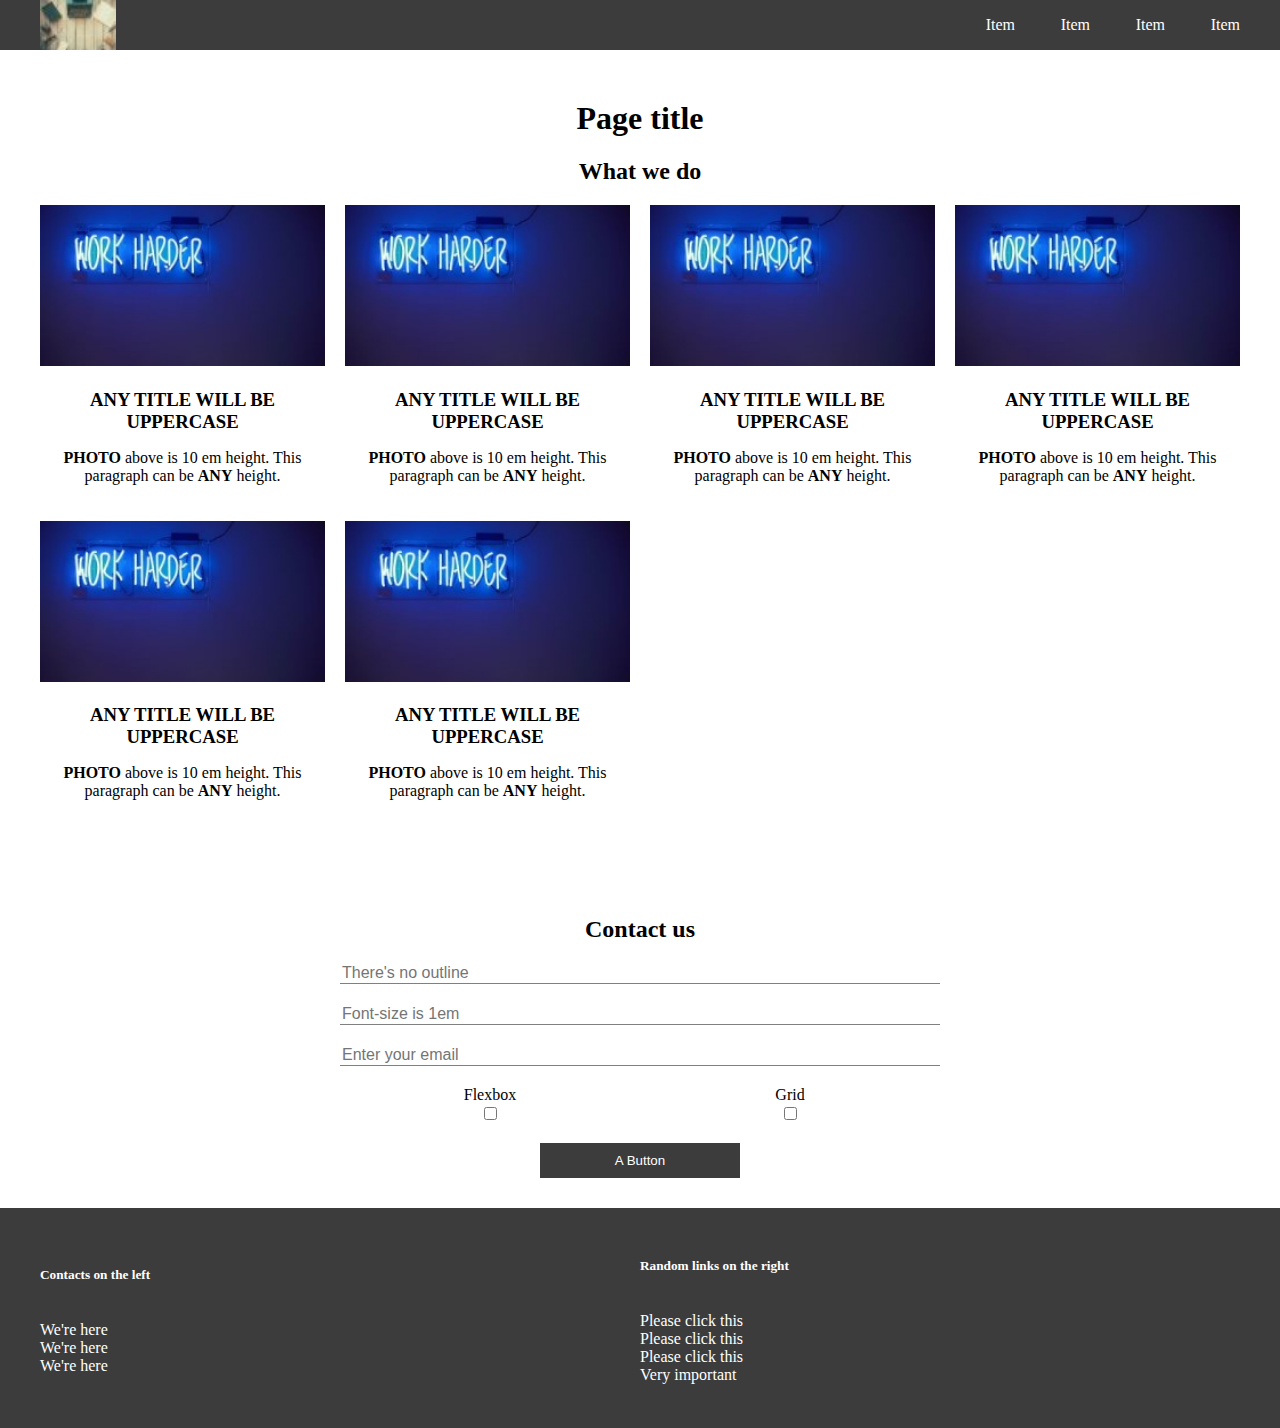
==== index.html @ 63b73c64 "responsive bre grid" ====
<!DOCTYPE html>
<html lang="en">

<head>
    <meta charset="UTF-8">
    <meta http-equiv="X-UA-Compatible" content="IE=edge">
    <meta name="viewport" content="width=device-width, initial-scale=1.0">
    <title>Document</title>
    <link rel="stylesheet" href="style.css">
</head>

<body class="body">

    <header class="header">
        <nav class="navigation navigation--header">
            <img src="assets\images\jpg\nav_logo.jpg" alt="logo" class="navigation__logo">
            <ul class="navigation__list header--list">
                <li class="navigation__list-item"><a href="#"
                        class="navigation__list-item-link">Item</a></li>
                <li class="navigation__list-item"><a href="#"
                        class="navigation__list-item-link">Item</a></li>
                <li class="navigation__list-item"><a href="#"
                        class="navigation__list-item-link">Item</a></li>
                <li class="navigation__list-item"><a href="#"
                        class="navigation__list-item-link">Item</a></li>
            </ul>
        </nav>
    </header>
    <main class="main">
        <h1 class="main__h1">Page title</h1>
        <article class="article">
            <section class="section section--images">
                <h2 class="section__heading">What we do</h2>
                <div class="section__images-container">
                    <div class="section__image-container">
                        <picture>
                            <source media="(min-width:769px)" srcset="assets\images\jpg\thumbnail_big.jpg">
                            <source media="(max-width:768px)" srcset="assets\images\jpg\thumbnail_small.jpg">
                            <img src="C:\Users\guste\Desktop\assets\thumbnail_2.jpg" alt="work-hard-img"
                                class="section__image">
                        </picture>
                        <h3 class="section__image-container-heading">Any title will be uppercase</h3>
                        <p><span class="section__span-paragraph">photo</span> above is 10 em
                            height. This paragraph can be <span class="section__span-paragraph">any</span>
                            height.</span></p>
                    </div>
                    <div class="section__image-container">
                        <picture>
                            <source media="(min-width:769px)" srcset="assets\images\jpg\thumbnail_big.jpg">
                            <source media="(max-width:768px)" srcset="assets\images\jpg\thumbnail_small.jpg">
                            <img src="C:\Users\guste\Desktop\assets\thumbnail_2.jpg" alt="work-hard-img"
                                class="section__image">
                        </picture>
                        <h3 class="section__image-container-heading">Any title will be uppercase</h3>
                        <p><span class="section__span-paragraph">photo</span> above is 10 em
                            height. This paragraph can be <span class="section__span-paragraph">any</span>
                            height.</span></p>
                    </div>
                    <div class="section__image-container">
                        <picture>
                            <source media="(min-width:769px)" srcset="assets\images\jpg\thumbnail_big.jpg">
                            <source media="(max-width:768px)" srcset="assets\images\jpg\thumbnail_small.jpg">
                            <img src="C:\Users\guste\Desktop\assets\thumbnail_2.jpg" alt="work-hard-img"
                                class="section__image">
                        </picture>
                        <h3 class="section__image-container-heading">Any title will be uppercase</h3>
                        <p><span class="section__span-paragraph">photo</span> above is 10 em
                            height. This paragraph can be <span class="section__span-paragraph">any</span>
                            height.</span></p>
                    </div>
                    <div class="section__image-container">
                        <picture>
                            <source media="(min-width:769px)" srcset="assets\images\jpg\thumbnail_big.jpg">
                            <source media="(max-width:768px)" srcset="assets\images\jpg\thumbnail_small.jpg">
                            <img src="C:\Users\guste\Desktop\assets\thumbnail_2.jpg" alt="work-hard-img"
                                class="section__image">
                        </picture>
                        <h3 class="section__image-container-heading">Any title will be uppercase</h3>
                        <p><span class="section__span-paragraph">photo</span> above is 10 em
                            height. This paragraph can be <span class="section__span-paragraph">any</span>
                            height.</span></p>
                    </div>
                    <div class="section__image-container">
                        <picture>
                            <source media="(min-width:769px)" srcset="assets\images\jpg\thumbnail_big.jpg">
                            <source media="(max-width:768px)" srcset="assets\images\jpg\thumbnail_small.jpg">
                            <img src="C:\Users\guste\Desktop\assets\thumbnail_2.jpg" alt="work-hard-img"
                                class="section__image">
                        </picture>
                        <h3 class="section__image-container-heading">Any title will be uppercase</h3>
                        <p><span class="section__span-paragraph">photo</span> above is 10 em
                            height. This paragraph can be <span class="section__span-paragraph">any</span>
                            height.</span></p>
                    </div>
                    <div class="section__image-container">
                        <picture>
                            <source media="(min-width:769px)" srcset="assets\images\jpg\thumbnail_big.jpg">
                            <source media="(max-width:768px)" srcset="assets\images\jpg\thumbnail_small.jpg">
                            <img src="C:\Users\guste\Desktop\assets\thumbnail_2.jpg" alt="work-hard-img"
                                class="section__image">
                        </picture>
                        <h3 class="section__image-container-heading">Any title will be uppercase</h3>
                        <p><span class="section__span-paragraph">photo</span> above is 10 em
                            height. This paragraph can be <span class="section__span-paragraph">any</span>
                            height.</span></p>
                    </div>
                </div>
            </section>
            <section class="section section--form">
                <h2 class="section__heading">Contact us</h2>
                <form action="#" method="POST" class="section__form">
                    <input type="text" name="text" id="text" placeholder="There's no outline"
                        class="section__form-input">
                    <input type="text" name="text2" id="text2" placeholder="Font-size is 1em"
                        class="section__form-input">
                    <input type="email" name="email" id="email" placeholder="Enter your email"
                        class="section__form-input-email">
                    <div class="section__form-checkbox-container">
                        <label for="flexbox" class="section__form-flexbox-label">Flexbox</label>
                        <input type="checkbox" name="flexbox" id="flexbox" class="section__form-flexbox-input">
                        <label for="grid" class="section__form-grid-label">Grid</label>
                        <input type="checkbox" name="grid" id="grid" class="section__form-grid-input">
                    </div>
                    <button type="submit" class="section__form-button">A Button</button>
                </form>
            </section>
        </article>
    </main>
    <footer class="footer">
        <div class="footer__layout">
            <nav class="navigation navigation--footer-left">
                <h5>Contacts on the left</h5>
                <ul class="navigation__list">
                    <li class="navigation__list-item">We're here</li>
                    <li class="navigation__list-item">We're here</li>
                    <li class="navigation__list-item">We're here</li>
                </ul>
            </nav>
            <nav class="navigation navigation--footer-right">
                <h5>Random links on the right</h5>
                <ul class="navigation__list">
                    <li class="navigation__list-item"><a href="#" class="navigation__list-item-link">Please click
                            this</a>
                    </li>
                    <li class="navigation__list-item"><a href="#" class="navigation__list-item-link">Please click
                            this</a>
                    </li>
                    <li class="navigation__list-item"><a href="#" class="navigation__list-item-link">Please click
                            this</a>
                    </li>
                    <li class="navigation__list-item"><a href="#" class="navigation__list-item-link">Very important</a>
                    </li>
                </ul>
            </nav>
        </div>
    </footer>
</body>


</html>
---- style.css ----
* {
    box-sizing: border-box;
}

html,
body {
    margin: 0;
    height: 100vh;
}

.body {
    display: grid;
    grid-template-columns: auto minmax(800px, 1200px) auto;
    grid-template-rows: 50px auto 250px;
    grid-template-areas: 
    "header header header"
    ". main ."
    "footer footer footer";
} 

.header {
    background-color: rgba(0, 0, 0, 0.765);
    grid-area: header;
    display: grid;
    grid-template-columns: auto minmax(800px, 1200px) auto;
    grid-template-areas:
    ". navigation .";
}

.navigation {
    display: grid;
}

.navigation--header {
    grid-area: navigation;
    grid-template-columns: 3fr 1fr;
}

.navigation__logo {
    height: 100%;
}

.navigation__list {
    padding-left: 0;
}

.header--list {
    display: grid;
    align-items: center;
    grid-auto-flow: column;
    justify-items: end; 
}

.navigation__list-item {
    list-style: none;
}

.navigation__list-item-link {
    text-decoration: none;
    color: white;
}

.main {
    grid-area: main;
}

.article {
    width: 100%;
}

.main__h1 {
    text-align: center;
    margin-top: 50px;
}

.section__heading {
    margin-top: 0;
    text-align: center;
}

.section__images-container {
    display: grid;
    grid-template-columns: repeat(4, 1fr);
    gap: 20px;
}

.section__image-container {
    text-align: center;
}

.section__image {
    width: 100%;
}

.section__image-container-heading {
    margin-bottom: 0;
    text-transform: uppercase;
}

.section__span-paragraph {
    text-transform: uppercase;
    font-weight: bold;
}

.section--form {
    margin-top: 100px;
    display: grid;
    justify-items: center;
}

.section__form {
    display: grid;
    justify-items: center;
    gap: 20px;
    min-width: 600px;
}

.section__form-input,
.section__form-input-email {
    width: 100%;
    font-size: 1em;
    border: none;
    outline: none;
    border-bottom: 1px solid grey;
}

.section__form-checkbox-container {
    width: 100%;
    display: grid;
    grid-template-columns: 1fr 1fr;
    justify-items: center;
    grid-template-areas: 
    "flexbox-label gridbox-label"
    "flexbox-input gridbox-input";
}

.section__form-flexbox-label {
    grid-area: flexbox-label;
}

.section__form-flexbox-input{
    grid-area: flexbox-input;
}

.section__form-grid-label {
    grid-area: gridbox-label;
}

.section__form-grid-input {
    grid-area: gridbox-input;
}

.section__form-button {
    width: 200px;
    padding: 10px;
    border: none;
    border-radius: 0;
    color: white;
    background-color: rgba(0, 0, 0, 0.765);
}

.footer {
    display: grid;
    grid-template-columns: auto minmax(800px, 1200px) auto;
    grid-template-areas: 
    ". footerlayout .";
    margin-top: 30px;
    grid-area: footer;
    background-color: rgba(0, 0, 0, 0.765);
    color: white;
}

.footer__layout {
    grid-area: footerlayout;
    display: grid;
    grid-template-columns: 1fr 1fr;
    grid-template-areas: 
    "navleft navright";
    align-items: center;
}

.navigation--left {
    grid-area: navleft;
}

.navigation--right {
    grid-area: navright;
}

@media screen and (max-width: 768px) {
    .body {
        grid-template-columns: 1fr;
        grid-template-rows: 50px auto;
        grid-template-areas: 
        "header"
        "main"
        "footer";
    }

    .header {
        grid-template-columns: 1fr;
        grid-template-areas:
        "navigation";
    }

    .navigation--header {
        grid-template-columns: 1fr;
    }

    .navigation__logo {
        justify-self: center;
    }

    .header--list {
        display: none;
    }

    .main {
        padding: 0 10px;
    }

    .section__images-container {
        grid-template-columns: 1fr;
    }

    .section__form {
        width: 100%;
    }

    .footer {
        grid-template-columns: 1fr;
        grid-template-areas: 
        "footerlayout";
    }

    .footer__layout {
        padding: 0 10px;
        grid-template-columns: 1fr;
        grid-template-areas: 
        "navleft"
        "navright";
    }
}
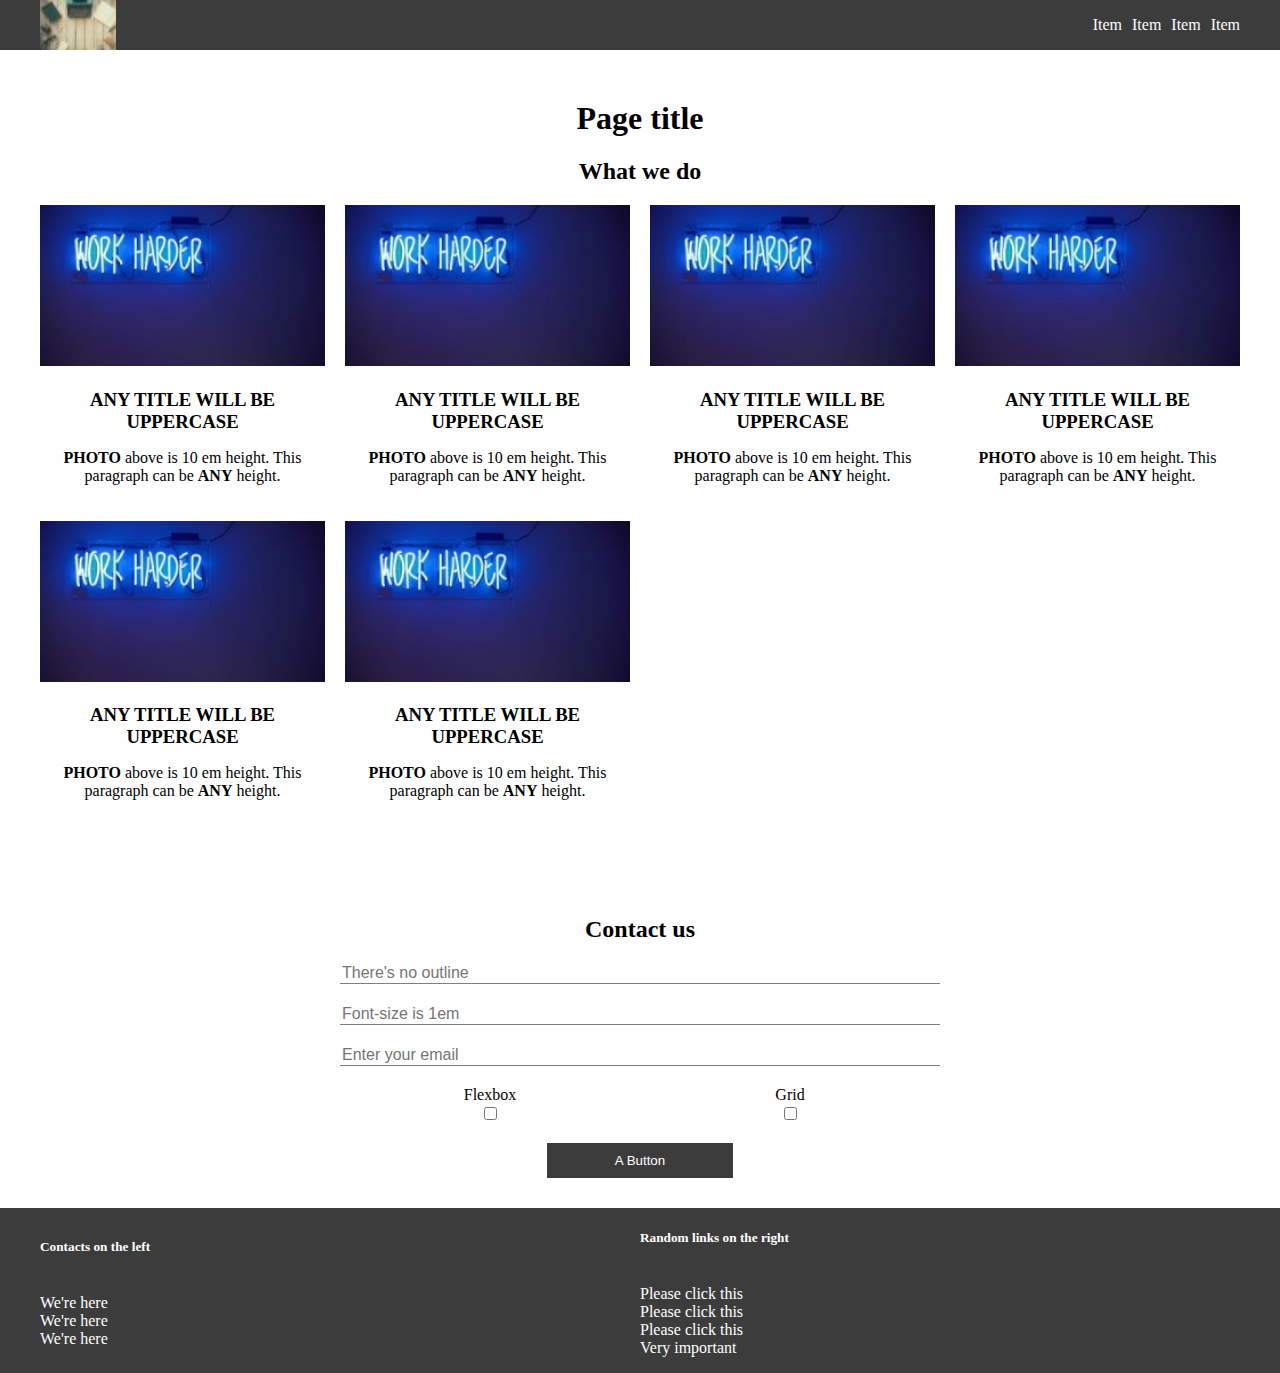
==== commit 57350329: "responsive bre grid" ====
--- a/index.html
+++ b/index.html
@@ -12,146 +12,148 @@
 <body class="body">
 
     <header class="header">
-        <nav class="navigation navigation--header">
-            <img src="assets\images\jpg\nav_logo.jpg" alt="logo" class="navigation__logo">
-            <ul class="navigation__list header--list">
-                <li class="navigation__list-item"><a href="#"
-                        class="navigation__list-item-link">Item</a></li>
-                <li class="navigation__list-item"><a href="#"
-                        class="navigation__list-item-link">Item</a></li>
-                <li class="navigation__list-item"><a href="#"
-                        class="navigation__list-item-link">Item</a></li>
-                <li class="navigation__list-item"><a href="#"
-                        class="navigation__list-item-link">Item</a></li>
-            </ul>
-        </nav>
+        <div class="wrapper">
+            <nav class="navigation navigation--header">
+                <img src="assets\images\jpg\nav_logo.jpg" alt="logo" class="navigation__logo">
+                <ul class="navigation__list header--list">
+                    <li class="navigation__list-item"><a href="#" class="navigation__list-item-link">Item</a></li>
+                    <li class="navigation__list-item"><a href="#" class="navigation__list-item-link">Item</a></li>
+                    <li class="navigation__list-item"><a href="#" class="navigation__list-item-link">Item</a></li>
+                    <li class="navigation__list-item"><a href="#" class="navigation__list-item-link">Item</a></li>
+                </ul>
+            </nav>
+        </div>
     </header>
     <main class="main">
         <h1 class="main__h1">Page title</h1>
-        <article class="article">
-            <section class="section section--images">
-                <h2 class="section__heading">What we do</h2>
-                <div class="section__images-container">
-                    <div class="section__image-container">
-                        <picture>
-                            <source media="(min-width:769px)" srcset="assets\images\jpg\thumbnail_big.jpg">
-                            <source media="(max-width:768px)" srcset="assets\images\jpg\thumbnail_small.jpg">
-                            <img src="C:\Users\guste\Desktop\assets\thumbnail_2.jpg" alt="work-hard-img"
-                                class="section__image">
-                        </picture>
-                        <h3 class="section__image-container-heading">Any title will be uppercase</h3>
-                        <p><span class="section__span-paragraph">photo</span> above is 10 em
-                            height. This paragraph can be <span class="section__span-paragraph">any</span>
-                            height.</span></p>
+        <div class="wrapper">
+            <article class="article">
+                <section class="section section--images">
+                    <h2 class="section__heading">What we do</h2>
+                    <div class="section__images-container">
+                        <div class="section__image-container">
+                            <picture>
+                                <source media="(min-width:769px)" srcset="assets\images\jpg\thumbnail_big.jpg">
+                                <source media="(max-width:768px)" srcset="assets\images\jpg\thumbnail_small.jpg">
+                                <img src="C:\Users\guste\Desktop\assets\thumbnail_2.jpg" alt="work-hard-img"
+                                    class="section__image">
+                            </picture>
+                            <h3 class="section__image-container-heading">Any title will be uppercase</h3>
+                            <p><span class="section__span-paragraph">photo</span> above is 10 em
+                                height. This paragraph can be <span class="section__span-paragraph">any</span>
+                                height.</span></p>
+                        </div>
+                        <div class="section__image-container">
+                            <picture>
+                                <source media="(min-width:769px)" srcset="assets\images\jpg\thumbnail_big.jpg">
+                                <source media="(max-width:768px)" srcset="assets\images\jpg\thumbnail_small.jpg">
+                                <img src="C:\Users\guste\Desktop\assets\thumbnail_2.jpg" alt="work-hard-img"
+                                    class="section__image">
+                            </picture>
+                            <h3 class="section__image-container-heading">Any title will be uppercase</h3>
+                            <p><span class="section__span-paragraph">photo</span> above is 10 em
+                                height. This paragraph can be <span class="section__span-paragraph">any</span>
+                                height.</span></p>
+                        </div>
+                        <div class="section__image-container">
+                            <picture>
+                                <source media="(min-width:769px)" srcset="assets\images\jpg\thumbnail_big.jpg">
+                                <source media="(max-width:768px)" srcset="assets\images\jpg\thumbnail_small.jpg">
+                                <img src="C:\Users\guste\Desktop\assets\thumbnail_2.jpg" alt="work-hard-img"
+                                    class="section__image">
+                            </picture>
+                            <h3 class="section__image-container-heading">Any title will be uppercase</h3>
+                            <p><span class="section__span-paragraph">photo</span> above is 10 em
+                                height. This paragraph can be <span class="section__span-paragraph">any</span>
+                                height.</span></p>
+                        </div>
+                        <div class="section__image-container">
+                            <picture>
+                                <source media="(min-width:769px)" srcset="assets\images\jpg\thumbnail_big.jpg">
+                                <source media="(max-width:768px)" srcset="assets\images\jpg\thumbnail_small.jpg">
+                                <img src="C:\Users\guste\Desktop\assets\thumbnail_2.jpg" alt="work-hard-img"
+                                    class="section__image">
+                            </picture>
+                            <h3 class="section__image-container-heading">Any title will be uppercase</h3>
+                            <p><span class="section__span-paragraph">photo</span> above is 10 em
+                                height. This paragraph can be <span class="section__span-paragraph">any</span>
+                                height.</span></p>
+                        </div>
+                        <div class="section__image-container">
+                            <picture>
+                                <source media="(min-width:769px)" srcset="assets\images\jpg\thumbnail_big.jpg">
+                                <source media="(max-width:768px)" srcset="assets\images\jpg\thumbnail_small.jpg">
+                                <img src="C:\Users\guste\Desktop\assets\thumbnail_2.jpg" alt="work-hard-img"
+                                    class="section__image">
+                            </picture>
+                            <h3 class="section__image-container-heading">Any title will be uppercase</h3>
+                            <p><span class="section__span-paragraph">photo</span> above is 10 em
+                                height. This paragraph can be <span class="section__span-paragraph">any</span>
+                                height.</span></p>
+                        </div>
+                        <div class="section__image-container">
+                            <picture>
+                                <source media="(min-width:769px)" srcset="assets\images\jpg\thumbnail_big.jpg">
+                                <source media="(max-width:768px)" srcset="assets\images\jpg\thumbnail_small.jpg">
+                                <img src="C:\Users\guste\Desktop\assets\thumbnail_2.jpg" alt="work-hard-img"
+                                    class="section__image">
+                            </picture>
+                            <h3 class="section__image-container-heading">Any title will be uppercase</h3>
+                            <p><span class="section__span-paragraph">photo</span> above is 10 em
+                                height. This paragraph can be <span class="section__span-paragraph">any</span>
+                                height.</span></p>
+                        </div>
                     </div>
-                    <div class="section__image-container">
-                        <picture>
-                            <source media="(min-width:769px)" srcset="assets\images\jpg\thumbnail_big.jpg">
-                            <source media="(max-width:768px)" srcset="assets\images\jpg\thumbnail_small.jpg">
-                            <img src="C:\Users\guste\Desktop\assets\thumbnail_2.jpg" alt="work-hard-img"
-                                class="section__image">
-                        </picture>
-                        <h3 class="section__image-container-heading">Any title will be uppercase</h3>
-                        <p><span class="section__span-paragraph">photo</span> above is 10 em
-                            height. This paragraph can be <span class="section__span-paragraph">any</span>
-                            height.</span></p>
-                    </div>
-                    <div class="section__image-container">
-                        <picture>
-                            <source media="(min-width:769px)" srcset="assets\images\jpg\thumbnail_big.jpg">
-                            <source media="(max-width:768px)" srcset="assets\images\jpg\thumbnail_small.jpg">
-                            <img src="C:\Users\guste\Desktop\assets\thumbnail_2.jpg" alt="work-hard-img"
-                                class="section__image">
-                        </picture>
-                        <h3 class="section__image-container-heading">Any title will be uppercase</h3>
-                        <p><span class="section__span-paragraph">photo</span> above is 10 em
-                            height. This paragraph can be <span class="section__span-paragraph">any</span>
-                            height.</span></p>
-                    </div>
-                    <div class="section__image-container">
-                        <picture>
-                            <source media="(min-width:769px)" srcset="assets\images\jpg\thumbnail_big.jpg">
-                            <source media="(max-width:768px)" srcset="assets\images\jpg\thumbnail_small.jpg">
-                            <img src="C:\Users\guste\Desktop\assets\thumbnail_2.jpg" alt="work-hard-img"
-                                class="section__image">
-                        </picture>
-                        <h3 class="section__image-container-heading">Any title will be uppercase</h3>
-                        <p><span class="section__span-paragraph">photo</span> above is 10 em
-                            height. This paragraph can be <span class="section__span-paragraph">any</span>
-                            height.</span></p>
-                    </div>
-                    <div class="section__image-container">
-                        <picture>
-                            <source media="(min-width:769px)" srcset="assets\images\jpg\thumbnail_big.jpg">
-                            <source media="(max-width:768px)" srcset="assets\images\jpg\thumbnail_small.jpg">
-                            <img src="C:\Users\guste\Desktop\assets\thumbnail_2.jpg" alt="work-hard-img"
-                                class="section__image">
-                        </picture>
-                        <h3 class="section__image-container-heading">Any title will be uppercase</h3>
-                        <p><span class="section__span-paragraph">photo</span> above is 10 em
-                            height. This paragraph can be <span class="section__span-paragraph">any</span>
-                            height.</span></p>
-                    </div>
-                    <div class="section__image-container">
-                        <picture>
-                            <source media="(min-width:769px)" srcset="assets\images\jpg\thumbnail_big.jpg">
-                            <source media="(max-width:768px)" srcset="assets\images\jpg\thumbnail_small.jpg">
-                            <img src="C:\Users\guste\Desktop\assets\thumbnail_2.jpg" alt="work-hard-img"
-                                class="section__image">
-                        </picture>
-                        <h3 class="section__image-container-heading">Any title will be uppercase</h3>
-                        <p><span class="section__span-paragraph">photo</span> above is 10 em
-                            height. This paragraph can be <span class="section__span-paragraph">any</span>
-                            height.</span></p>
-                    </div>
-                </div>
-            </section>
-            <section class="section section--form">
-                <h2 class="section__heading">Contact us</h2>
-                <form action="#" method="POST" class="section__form">
-                    <input type="text" name="text" id="text" placeholder="There's no outline"
-                        class="section__form-input">
-                    <input type="text" name="text2" id="text2" placeholder="Font-size is 1em"
-                        class="section__form-input">
-                    <input type="email" name="email" id="email" placeholder="Enter your email"
-                        class="section__form-input-email">
-                    <div class="section__form-checkbox-container">
-                        <label for="flexbox" class="section__form-flexbox-label">Flexbox</label>
-                        <input type="checkbox" name="flexbox" id="flexbox" class="section__form-flexbox-input">
-                        <label for="grid" class="section__form-grid-label">Grid</label>
-                        <input type="checkbox" name="grid" id="grid" class="section__form-grid-input">
-                    </div>
-                    <button type="submit" class="section__form-button">A Button</button>
-                </form>
-            </section>
-        </article>
+                </section>
+                <section class="section section--form">
+                    <h2 class="section__heading form--heading">Contact us</h2>
+                    <form action="#" method="POST" class="section__form">
+                        <input type="text" name="text" id="text" placeholder="There's no outline"
+                            class="section__form-input">
+                        <input type="text" name="text2" id="text2" placeholder="Font-size is 1em"
+                            class="section__form-input">
+                        <input type="email" name="email" id="email" placeholder="Enter your email"
+                            class="section__form-input-email">
+                        <div class="section__form-checkbox-container">
+                            <label for="flexbox" class="section__form-flexbox-label">Flexbox</label>
+                            <input type="checkbox" name="flexbox" id="flexbox" class="section__form-flexbox-input">
+                            <label for="grid" class="section__form-grid-label">Grid</label>
+                            <input type="checkbox" name="grid" id="grid" class="section__form-grid-input">
+                        </div>
+                        <button type="submit" class="section__form-button">A Button</button>
+                    </form>
+                </section>
+            </article>
+        </div>
     </main>
     <footer class="footer">
-        <div class="footer__layout">
-            <nav class="navigation navigation--footer-left">
-                <h5>Contacts on the left</h5>
-                <ul class="navigation__list">
-                    <li class="navigation__list-item">We're here</li>
-                    <li class="navigation__list-item">We're here</li>
-                    <li class="navigation__list-item">We're here</li>
-                </ul>
-            </nav>
-            <nav class="navigation navigation--footer-right">
-                <h5>Random links on the right</h5>
-                <ul class="navigation__list">
-                    <li class="navigation__list-item"><a href="#" class="navigation__list-item-link">Please click
-                            this</a>
-                    </li>
-                    <li class="navigation__list-item"><a href="#" class="navigation__list-item-link">Please click
-                            this</a>
-                    </li>
-                    <li class="navigation__list-item"><a href="#" class="navigation__list-item-link">Please click
-                            this</a>
-                    </li>
-                    <li class="navigation__list-item"><a href="#" class="navigation__list-item-link">Very important</a>
-                    </li>
-                </ul>
-            </nav>
+        <div class="wrapper">
+            <div class="footer__layout">
+                <nav class="navigation navigation--footer-left">
+                    <h5>Contacts on the left</h5>
+                    <ul class="navigation__list">
+                        <li class="navigation__list-item">We're here</li>
+                        <li class="navigation__list-item">We're here</li>
+                        <li class="navigation__list-item">We're here</li>
+                    </ul>
+                </nav>
+                <nav class="navigation navigation--footer-right">
+                    <h5>Random links on the right</h5>
+                    <ul class="navigation__list">
+                        <li class="navigation__list-item"><a href="#" class="navigation__list-item-link">Please click
+                                this</a>
+                        </li>
+                        <li class="navigation__list-item"><a href="#" class="navigation__list-item-link">Please click
+                                this</a>
+                        </li>
+                        <li class="navigation__list-item"><a href="#" class="navigation__list-item-link">Please click
+                                this</a>
+                        </li>
+                        <li class="navigation__list-item"><a href="#" class="navigation__list-item-link">Very important</a>
+                        </li>
+                    </ul>
+                </nav>
+            </div>
         </div>
     </footer>
 </body>
--- a/style.css
+++ b/style.css
@@ -8,23 +8,20 @@
     height: 100vh;
 }
 
-.body {
-    display: grid;
-    grid-template-columns: auto minmax(800px, 1200px) auto;
-    grid-template-rows: 50px auto 250px;
-    grid-template-areas: 
-    "header header header"
-    ". main ."
-    "footer footer footer";
-} 
+.wrapper {
+    padding: 0 10px;
+    display: grid;
+    grid-template-columns: auto minmax(290px, 1200px) auto;
+}
+
+.navigation--header,
+.article,
+.footer__layout {
+    grid-column: 2;
+}
 
 .header {
     background-color: rgba(0, 0, 0, 0.765);
-    grid-area: header;
-    display: grid;
-    grid-template-columns: auto minmax(800px, 1200px) auto;
-    grid-template-areas:
-    ". navigation .";
 }
 
 .navigation {
@@ -32,12 +29,12 @@
 }
 
 .navigation--header {
-    grid-area: navigation;
-    grid-template-columns: 3fr 1fr;
+    grid-auto-flow: column;
+    justify-content: space-between;
 }
 
 .navigation__logo {
-    height: 100%;
+    height: 50px;
 }
 
 .navigation__list {
@@ -45,10 +42,10 @@
 }
 
 .header--list {
+    gap: 10px;
     display: grid;
     align-items: center;
     grid-auto-flow: column;
-    justify-items: end; 
 }
 
 .navigation__list-item {
@@ -60,19 +57,16 @@
     color: white;
 }
 
-.main {
-    grid-area: main;
-}
-
-.article {
-    width: 100%;
-}
-
 .main__h1 {
     text-align: center;
     margin-top: 50px;
 }
 
+.article {
+    display: grid;
+    gap: 100px;
+}
+
 .section__heading {
     margin-top: 0;
     text-align: center;
@@ -103,21 +97,24 @@
 }
 
 .section--form {
-    margin-top: 100px;
-    display: grid;
-    justify-items: center;
+    display: grid;
+    grid-template-columns: 1fr 1fr 1fr 1fr;
+}
+
+.form--heading {
+    grid-column: 2 / 4;
 }
 
 .section__form {
     display: grid;
-    justify-items: center;
+    grid-column: 2 / 4;
+    grid-template-columns: 1fr 1fr 1fr;
     gap: 20px;
-    min-width: 600px;
 }
 
 .section__form-input,
 .section__form-input-email {
-    width: 100%;
+    grid-column: 1 / -1;
     font-size: 1em;
     border: none;
     outline: none;
@@ -125,11 +122,11 @@
 }
 
 .section__form-checkbox-container {
-    width: 100%;
-    display: grid;
+    display: grid;
+    grid-column: 1 / -1;
     grid-template-columns: 1fr 1fr;
     justify-items: center;
-    grid-template-areas: 
+    grid-template-areas:
     "flexbox-label gridbox-label"
     "flexbox-input gridbox-input";
 }
@@ -151,7 +148,7 @@
 }
 
 .section__form-button {
-    width: 200px;
+    grid-column: 2;
     padding: 10px;
     border: none;
     border-radius: 0;
@@ -160,18 +157,12 @@
 }
 
 .footer {
-    display: grid;
-    grid-template-columns: auto minmax(800px, 1200px) auto;
-    grid-template-areas: 
-    ". footerlayout .";
     margin-top: 30px;
-    grid-area: footer;
     background-color: rgba(0, 0, 0, 0.765);
     color: white;
 }
 
 .footer__layout {
-    grid-area: footerlayout;
     display: grid;
     grid-template-columns: 1fr 1fr;
     grid-template-areas: 
@@ -188,20 +179,6 @@
 }
 
 @media screen and (max-width: 768px) {
-    .body {
-        grid-template-columns: 1fr;
-        grid-template-rows: 50px auto;
-        grid-template-areas: 
-        "header"
-        "main"
-        "footer";
-    }
-
-    .header {
-        grid-template-columns: 1fr;
-        grid-template-areas:
-        "navigation";
-    }
 
     .navigation--header {
         grid-template-columns: 1fr;
@@ -215,26 +192,15 @@
         display: none;
     }
 
-    .main {
-        padding: 0 10px;
-    }
-
     .section__images-container {
         grid-template-columns: 1fr;
     }
 
     .section__form {
-        width: 100%;
-    }
-
-    .footer {
-        grid-template-columns: 1fr;
-        grid-template-areas: 
-        "footerlayout";
+        grid-column: 1 / -1;
     }
 
     .footer__layout {
-        padding: 0 10px;
         grid-template-columns: 1fr;
         grid-template-areas: 
         "navleft"
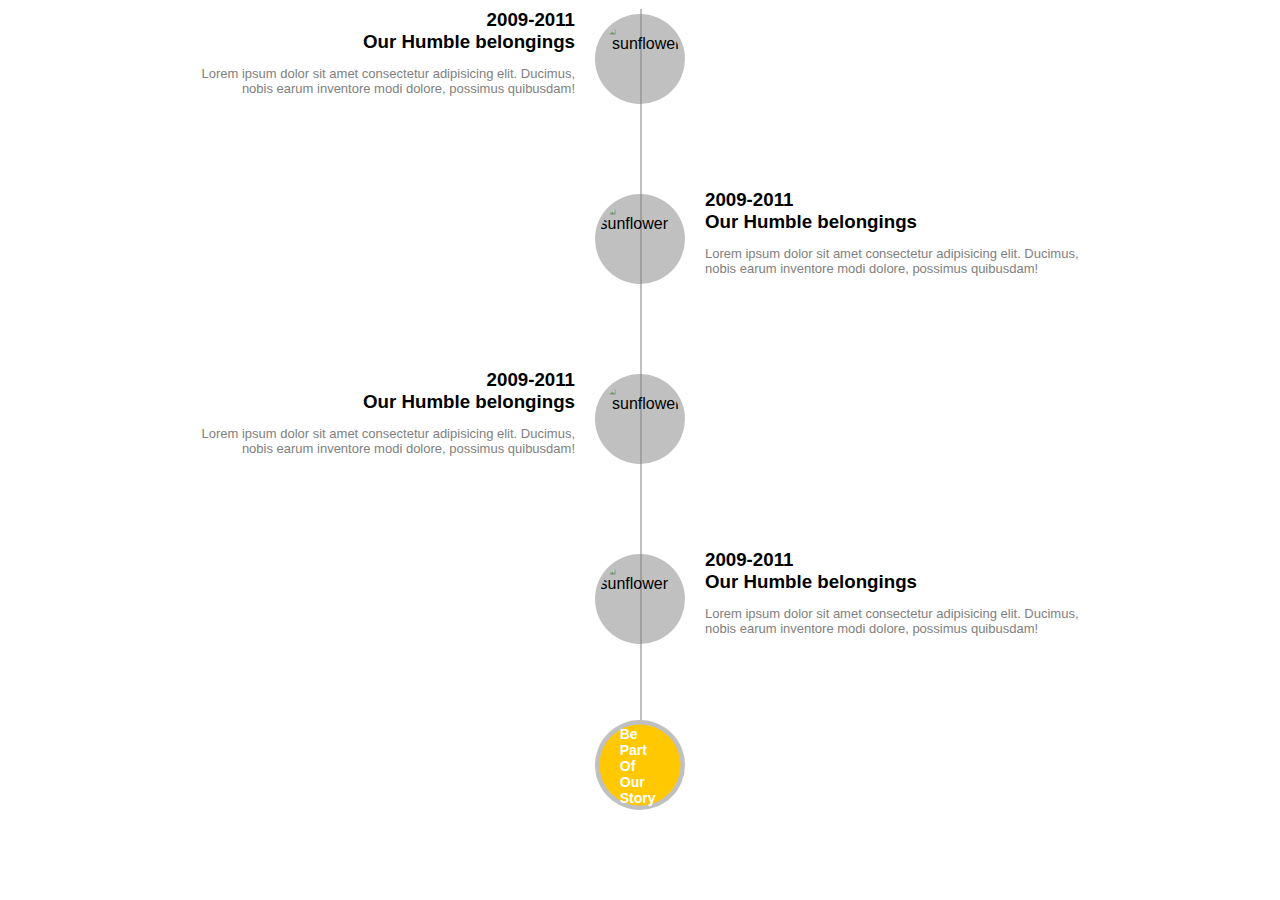
==== commit f210f337: "center images" ====
--- a/index.html
+++ b/index.html
@@ -9,154 +9,84 @@
     <link rel="stylesheet" href="style.css">
 </head>
 
-<body class="body">
+<body>
+    <main>
+        <article class="article">
+            <section class="section">
+                <div class="section__container container--one">
+                    <div class="section__container-content">
+                        <h3 class="section__container-date">2009-2011</h3>
+                        <h3 class="section__container-heading">Our Humble belongings</h3>
+                        <p class="section__container-paragraph">Lorem ipsum dolor sit amet consectetur adipisicing elit.
+                            Ducimus, nobis earum inventore modi
+                            dolore, possimus quibusdam!
+                        </p>
+                    </div>
 
-    <header class="header">
-        <div class="wrapper">
-            <nav class="navigation navigation--header">
-                <img src="assets\images\jpg\nav_logo.jpg" alt="logo" class="navigation__logo">
-                <ul class="navigation__list header--list">
-                    <li class="navigation__list-item"><a href="#" class="navigation__list-item-link">Item</a></li>
-                    <li class="navigation__list-item"><a href="#" class="navigation__list-item-link">Item</a></li>
-                    <li class="navigation__list-item"><a href="#" class="navigation__list-item-link">Item</a></li>
-                    <li class="navigation__list-item"><a href="#" class="navigation__list-item-link">Item</a></li>
-                </ul>
-            </nav>
-        </div>
-    </header>
-    <main class="main">
-        <h1 class="main__h1">Page title</h1>
-        <div class="wrapper">
-            <article class="article">
-                <section class="section section--images">
-                    <h2 class="section__heading">What we do</h2>
-                    <div class="section__images-container">
-                        <div class="section__image-container">
-                            <picture>
-                                <source media="(min-width:769px)" srcset="assets\images\jpg\thumbnail_big.jpg">
-                                <source media="(max-width:768px)" srcset="assets\images\jpg\thumbnail_small.jpg">
-                                <img src="C:\Users\guste\Desktop\assets\thumbnail_2.jpg" alt="work-hard-img"
-                                    class="section__image">
-                            </picture>
-                            <h3 class="section__image-container-heading">Any title will be uppercase</h3>
-                            <p><span class="section__span-paragraph">photo</span> above is 10 em
-                                height. This paragraph can be <span class="section__span-paragraph">any</span>
-                                height.</span></p>
-                        </div>
-                        <div class="section__image-container">
-                            <picture>
-                                <source media="(min-width:769px)" srcset="assets\images\jpg\thumbnail_big.jpg">
-                                <source media="(max-width:768px)" srcset="assets\images\jpg\thumbnail_small.jpg">
-                                <img src="C:\Users\guste\Desktop\assets\thumbnail_2.jpg" alt="work-hard-img"
-                                    class="section__image">
-                            </picture>
-                            <h3 class="section__image-container-heading">Any title will be uppercase</h3>
-                            <p><span class="section__span-paragraph">photo</span> above is 10 em
-                                height. This paragraph can be <span class="section__span-paragraph">any</span>
-                                height.</span></p>
-                        </div>
-                        <div class="section__image-container">
-                            <picture>
-                                <source media="(min-width:769px)" srcset="assets\images\jpg\thumbnail_big.jpg">
-                                <source media="(max-width:768px)" srcset="assets\images\jpg\thumbnail_small.jpg">
-                                <img src="C:\Users\guste\Desktop\assets\thumbnail_2.jpg" alt="work-hard-img"
-                                    class="section__image">
-                            </picture>
-                            <h3 class="section__image-container-heading">Any title will be uppercase</h3>
-                            <p><span class="section__span-paragraph">photo</span> above is 10 em
-                                height. This paragraph can be <span class="section__span-paragraph">any</span>
-                                height.</span></p>
-                        </div>
-                        <div class="section__image-container">
-                            <picture>
-                                <source media="(min-width:769px)" srcset="assets\images\jpg\thumbnail_big.jpg">
-                                <source media="(max-width:768px)" srcset="assets\images\jpg\thumbnail_small.jpg">
-                                <img src="C:\Users\guste\Desktop\assets\thumbnail_2.jpg" alt="work-hard-img"
-                                    class="section__image">
-                            </picture>
-                            <h3 class="section__image-container-heading">Any title will be uppercase</h3>
-                            <p><span class="section__span-paragraph">photo</span> above is 10 em
-                                height. This paragraph can be <span class="section__span-paragraph">any</span>
-                                height.</span></p>
-                        </div>
-                        <div class="section__image-container">
-                            <picture>
-                                <source media="(min-width:769px)" srcset="assets\images\jpg\thumbnail_big.jpg">
-                                <source media="(max-width:768px)" srcset="assets\images\jpg\thumbnail_small.jpg">
-                                <img src="C:\Users\guste\Desktop\assets\thumbnail_2.jpg" alt="work-hard-img"
-                                    class="section__image">
-                            </picture>
-                            <h3 class="section__image-container-heading">Any title will be uppercase</h3>
-                            <p><span class="section__span-paragraph">photo</span> above is 10 em
-                                height. This paragraph can be <span class="section__span-paragraph">any</span>
-                                height.</span></p>
-                        </div>
-                        <div class="section__image-container">
-                            <picture>
-                                <source media="(min-width:769px)" srcset="assets\images\jpg\thumbnail_big.jpg">
-                                <source media="(max-width:768px)" srcset="assets\images\jpg\thumbnail_small.jpg">
-                                <img src="C:\Users\guste\Desktop\assets\thumbnail_2.jpg" alt="work-hard-img"
-                                    class="section__image">
-                            </picture>
-                            <h3 class="section__image-container-heading">Any title will be uppercase</h3>
-                            <p><span class="section__span-paragraph">photo</span> above is 10 em
-                                height. This paragraph can be <span class="section__span-paragraph">any</span>
-                                height.</span></p>
-                        </div>
+                    <div class="section__container-image-wrapper">
+                        <img src="assets\images\jpg\sunflower.jpg" alt="sunflower" class="section__container-image">
                     </div>
-                </section>
-                <section class="section section--form">
-                    <h2 class="section__heading form--heading">Contact us</h2>
-                    <form action="#" method="POST" class="section__form">
-                        <input type="text" name="text" id="text" placeholder="There's no outline"
-                            class="section__form-input">
-                        <input type="text" name="text2" id="text2" placeholder="Font-size is 1em"
-                            class="section__form-input">
-                        <input type="email" name="email" id="email" placeholder="Enter your email"
-                            class="section__form-input-email">
-                        <div class="section__form-checkbox-container">
-                            <label for="flexbox" class="section__form-flexbox-label">Flexbox</label>
-                            <input type="checkbox" name="flexbox" id="flexbox" class="section__form-flexbox-input">
-                            <label for="grid" class="section__form-grid-label">Grid</label>
-                            <input type="checkbox" name="grid" id="grid" class="section__form-grid-input">
-                        </div>
-                        <button type="submit" class="section__form-button">A Button</button>
-                    </form>
-                </section>
-            </article>
-        </div>
+
+                </div>
+                <div class="section__container container--two">
+                    <div class="section__container-content">
+                        <h3 class="section__container-date">2009-2011</h3>
+                        <h3 class="section__container-heading">Our Humble belongings</h3>
+                        <p class="section__container-paragraph">Lorem ipsum dolor sit amet consectetur adipisicing elit.
+                            Ducimus, nobis earum inventore modi
+                            dolore, possimus quibusdam!
+                        </p>
+                    </div>
+
+                    <div class="section__container-image-wrapper">
+                        <img src="assets\images\jpg\sunflower.jpg" alt="sunflower" class="section__container-image">
+                    </div>
+
+                </div>
+                <div class="section__container container--three">
+                    <div class="section__container-content">
+                        <h3 class="section__container-date">2009-2011</h3>
+                        <h3 class="section__container-heading">Our Humble belongings</h3>
+                        <p class="section__container-paragraph">Lorem ipsum dolor sit amet consectetur adipisicing elit.
+                            Ducimus, nobis earum inventore modi
+                            dolore, possimus quibusdam!
+                        </p>
+                    </div>
+
+                    <div class="section__container-image-wrapper">
+                        <img src="assets\images\jpg\sunflower.jpg" alt="sunflower" class="section__container-image">
+                    </div>
+
+                </div>
+                <div class="section__container container--four">
+                    <div class="section__container-content">
+                        <h3 class="section__container-date">2009-2011</h3>
+                        <h3 class="section__container-heading">Our Humble belongings</h3>
+                        <p class="section__container-paragraph">Lorem ipsum dolor sit amet consectetur adipisicing elit.
+                            Ducimus, nobis earum inventore modi
+                            dolore, possimus quibusdam!
+                        </p>
+                    </div>
+
+                    <div class="section__container-image-wrapper">
+                        <img src="assets\images\jpg\sunflower.jpg" alt="sunflower" class="section__container-image">
+                    </div>
+
+                </div>
+
+                <div class="section__container-image-wrapper last--image">
+                    <div class="section__last-image">
+                        <span class="section__last-image-text">
+                            Be Part Of Our Story
+                        </span>
+                    </div>
+                </div>
+
+
+                </div>
+            </section>
+        </article>
     </main>
-    <footer class="footer">
-        <div class="wrapper">
-            <div class="footer__layout">
-                <nav class="navigation navigation--footer-left">
-                    <h5>Contacts on the left</h5>
-                    <ul class="navigation__list">
-                        <li class="navigation__list-item">We're here</li>
-                        <li class="navigation__list-item">We're here</li>
-                        <li class="navigation__list-item">We're here</li>
-                    </ul>
-                </nav>
-                <nav class="navigation navigation--footer-right">
-                    <h5>Random links on the right</h5>
-                    <ul class="navigation__list">
-                        <li class="navigation__list-item"><a href="#" class="navigation__list-item-link">Please click
-                                this</a>
-                        </li>
-                        <li class="navigation__list-item"><a href="#" class="navigation__list-item-link">Please click
-                                this</a>
-                        </li>
-                        <li class="navigation__list-item"><a href="#" class="navigation__list-item-link">Please click
-                                this</a>
-                        </li>
-                        <li class="navigation__list-item"><a href="#" class="navigation__list-item-link">Very important</a>
-                        </li>
-                    </ul>
-                </nav>
-            </div>
-        </div>
-    </footer>
 </body>
 
-
 </html>--- a/style.css
+++ b/style.css
@@ -5,205 +5,111 @@
 html,
 body {
     margin: 0;
-    height: 100vh;
+    font-family: sans-serif;
 }
 
-.wrapper {
-    padding: 0 10px;
-    display: grid;
-    grid-template-columns: auto minmax(290px, 1200px) auto;
+.section:after {
+    content: "";
+    position: absolute;
+    top: 1%;
+    left: 50%;
+    bottom: 20%;
+    z-index: -1;
+    border-left: 2px solid rgba(128, 128, 128, 0.496);
 }
 
-.navigation--header,
-.article,
-.footer__layout {
-    grid-column: 2;
+.section__container {
+    max-width: 500px;
+    display: flex;
+    align-items: center;
+    text-align: end;
+    gap: 20px;
+    position: absolute;
 }
 
-.header {
-    background-color: rgba(0, 0, 0, 0.765);
+.section__container:nth-child(odd):not(:last-child) {
+    right: calc(50% - 45px);
 }
 
-.navigation {
-    display: grid;
+.section__container:nth-child(even):not(:last-child) {
+    flex-direction: row-reverse;
+    text-align: start;
+    left: calc(50% - 45px);
 }
 
-.navigation--header {
-    grid-auto-flow: column;
-    justify-content: space-between;
+.container--one {
+    top: 1%;
 }
 
-.navigation__logo {
-    height: 50px;
+.container--two {
+    top: 21%;
 }
 
-.navigation__list {
-    padding-left: 0;
+.container--three {
+    top: 41%;
 }
 
-.header--list {
-    gap: 10px;
-    display: grid;
-    align-items: center;
-    grid-auto-flow: column;
+.container--four {
+    top: 61%;
 }
 
-.navigation__list-item {
-    list-style: none;
+.last-image {
+    position: absolute;
+    top: 82%;
+    left: calc(50% - 45px);
 }
 
-.navigation__list-item-link {
-    text-decoration: none;
-    color: white;
+.section__container-content {
+    flex: 3;
 }
 
-.main__h1 {
-    text-align: center;
-    margin-top: 50px;
+.section__container-date,
+.section__container-heading {
+    margin: 0;
 }
 
-.article {
-    display: grid;
-    gap: 100px;
+.section__container-paragraph {
+    font-size: small;
+    color: grey;
 }
 
-.section__heading {
-    margin-top: 0;
-    text-align: center;
+.section__container-image-wrapper {
+    width: 90px;
+    height: 90px;
+    background-color: rgba(128, 128, 128, 0.496);
+    border-radius: 50%;
+    position: relative;
 }
 
-.section__images-container {
-    display: grid;
-    grid-template-columns: repeat(4, 1fr);
-    gap: 20px;
+.section__container-image,
+.section__last-image {
+    width: 90%;
+    height: 90%;
+    border-radius: 50%;
+    position: absolute;
+    top: 50%;
+    left: 50%;
+    transform: translate(-50%, -50%);
 }
 
-.section__image-container {
-    text-align: center;
+.section__last-image {
+    background-color: rgb(255, 200, 0);
+    position: relative;
 }
 
-.section__image {
-    width: 100%;
+.last--image {
+    position: absolute;
+    top: 80%;
+    right: calc(50% - 45px);
 }
 
-.section__image-container-heading {
-    margin-bottom: 0;
-    text-transform: uppercase;
+.section__last-image-text {
+    font-size: 14px;
+    font-weight: bold;
+    color: white;
+    position: absolute;
+    top: 50%;
+    left: 50%;
+    transform: translate(-50%, -50%);
 }
 
-.section__span-paragraph {
-    text-transform: uppercase;
-    font-weight: bold;
-}
-
-.section--form {
-    display: grid;
-    grid-template-columns: 1fr 1fr 1fr 1fr;
-}
-
-.form--heading {
-    grid-column: 2 / 4;
-}
-
-.section__form {
-    display: grid;
-    grid-column: 2 / 4;
-    grid-template-columns: 1fr 1fr 1fr;
-    gap: 20px;
-}
-
-.section__form-input,
-.section__form-input-email {
-    grid-column: 1 / -1;
-    font-size: 1em;
-    border: none;
-    outline: none;
-    border-bottom: 1px solid grey;
-}
-
-.section__form-checkbox-container {
-    display: grid;
-    grid-column: 1 / -1;
-    grid-template-columns: 1fr 1fr;
-    justify-items: center;
-    grid-template-areas:
-    "flexbox-label gridbox-label"
-    "flexbox-input gridbox-input";
-}
-
-.section__form-flexbox-label {
-    grid-area: flexbox-label;
-}
-
-.section__form-flexbox-input{
-    grid-area: flexbox-input;
-}
-
-.section__form-grid-label {
-    grid-area: gridbox-label;
-}
-
-.section__form-grid-input {
-    grid-area: gridbox-input;
-}
-
-.section__form-button {
-    grid-column: 2;
-    padding: 10px;
-    border: none;
-    border-radius: 0;
-    color: white;
-    background-color: rgba(0, 0, 0, 0.765);
-}
-
-.footer {
-    margin-top: 30px;
-    background-color: rgba(0, 0, 0, 0.765);
-    color: white;
-}
-
-.footer__layout {
-    display: grid;
-    grid-template-columns: 1fr 1fr;
-    grid-template-areas: 
-    "navleft navright";
-    align-items: center;
-}
-
-.navigation--left {
-    grid-area: navleft;
-}
-
-.navigation--right {
-    grid-area: navright;
-}
-
-@media screen and (max-width: 768px) {
-
-    .navigation--header {
-        grid-template-columns: 1fr;
-    }
-
-    .navigation__logo {
-        justify-self: center;
-    }
-
-    .header--list {
-        display: none;
-    }
-
-    .section__images-container {
-        grid-template-columns: 1fr;
-    }
-
-    .section__form {
-        grid-column: 1 / -1;
-    }
-
-    .footer__layout {
-        grid-template-columns: 1fr;
-        grid-template-areas: 
-        "navleft"
-        "navright";
-    }
-}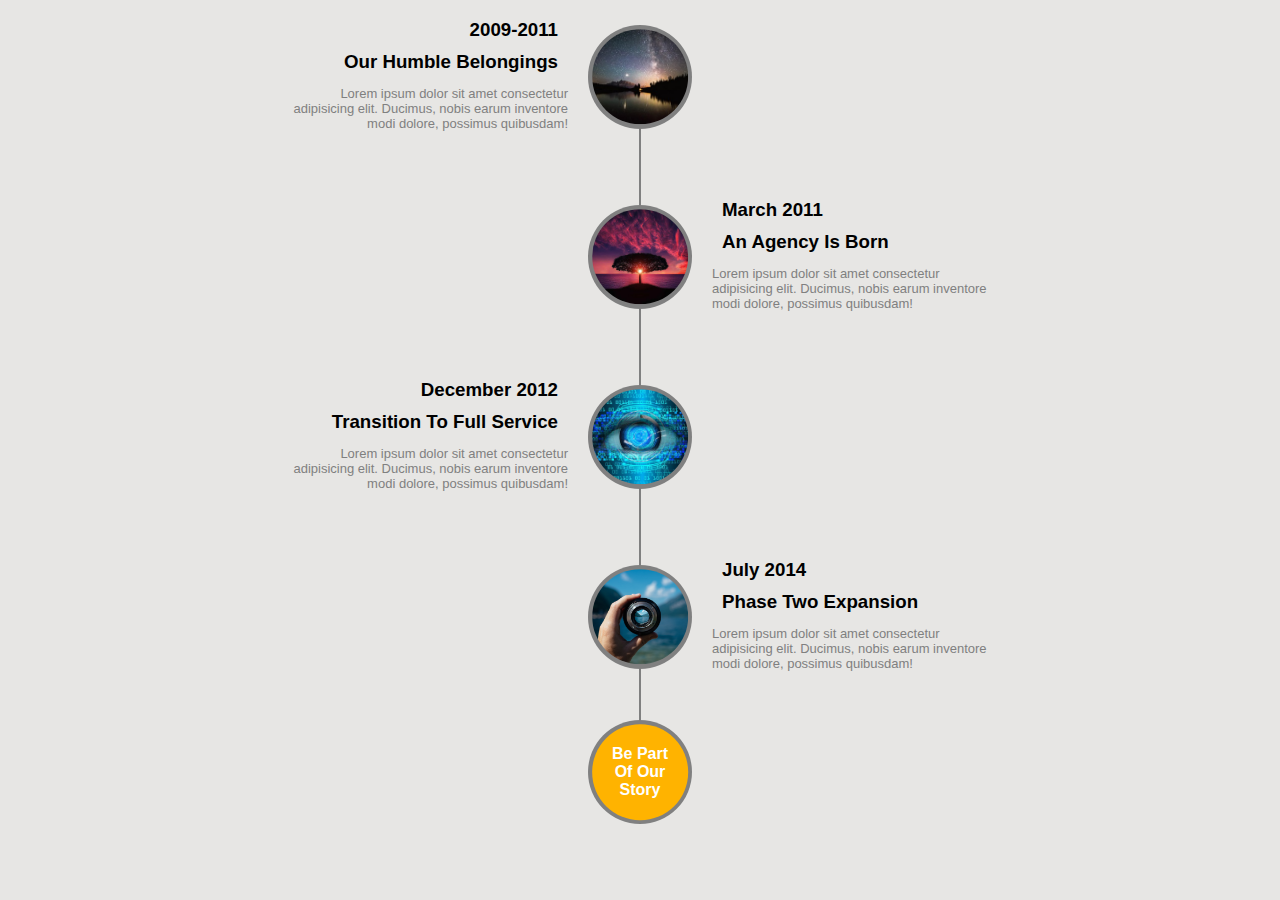
==== commit bcafc79e: "timeline" ====
--- a/index.html
+++ b/index.html
@@ -16,65 +16,65 @@
                 <div class="section__container container--one">
                     <div class="section__container-content">
                         <h3 class="section__container-date">2009-2011</h3>
-                        <h3 class="section__container-heading">Our Humble belongings</h3>
+                        <h3 class="section__container-heading">Our Humble Belongings</h3>
                         <p class="section__container-paragraph">Lorem ipsum dolor sit amet consectetur adipisicing elit.
                             Ducimus, nobis earum inventore modi
                             dolore, possimus quibusdam!
                         </p>
                     </div>
 
-                    <div class="section__container-image-wrapper">
-                        <img src="assets\images\jpg\sunflower.jpg" alt="sunflower" class="section__container-image">
+                    <div class="section__image-wrapper">
+                        <img src="assets\images\jpg\mobile.jpg" alt="sunflower" class="section__container-image">
                     </div>
 
                 </div>
                 <div class="section__container container--two">
                     <div class="section__container-content">
-                        <h3 class="section__container-date">2009-2011</h3>
-                        <h3 class="section__container-heading">Our Humble belongings</h3>
+                        <h3 class="section__container-date">March 2011</h3>
+                        <h3 class="section__container-heading">An Agency Is Born</h3>
                         <p class="section__container-paragraph">Lorem ipsum dolor sit amet consectetur adipisicing elit.
                             Ducimus, nobis earum inventore modi
                             dolore, possimus quibusdam!
                         </p>
                     </div>
 
-                    <div class="section__container-image-wrapper">
-                        <img src="assets\images\jpg\sunflower.jpg" alt="sunflower" class="section__container-image">
+                    <div class="section__image-wrapper">
+                        <img src="assets\images\jpg\tree-736885__480.jpg" alt="sunflower" class="section__container-image">
                     </div>
 
                 </div>
                 <div class="section__container container--three">
                     <div class="section__container-content">
-                        <h3 class="section__container-date">2009-2011</h3>
-                        <h3 class="section__container-heading">Our Humble belongings</h3>
+                        <h3 class="section__container-date">December 2012</h3>
+                        <h3 class="section__container-heading">Transition To Full Service</h3>
                         <p class="section__container-paragraph">Lorem ipsum dolor sit amet consectetur adipisicing elit.
                             Ducimus, nobis earum inventore modi
                             dolore, possimus quibusdam!
                         </p>
                     </div>
 
-                    <div class="section__container-image-wrapper">
-                        <img src="assets\images\jpg\sunflower.jpg" alt="sunflower" class="section__container-image">
+                    <div class="section__image-wrapper">
+                        <img src="assets\images\jpg\0_rZecOAy_WVr16810.jfif" alt="sunflower" class="section__container-image">
                     </div>
 
                 </div>
                 <div class="section__container container--four">
                     <div class="section__container-content">
-                        <h3 class="section__container-date">2009-2011</h3>
-                        <h3 class="section__container-heading">Our Humble belongings</h3>
+                        <h3 class="section__container-date">July 2014</h3>
+                        <h3 class="section__container-heading">Phase Two Expansion</h3>
                         <p class="section__container-paragraph">Lorem ipsum dolor sit amet consectetur adipisicing elit.
                             Ducimus, nobis earum inventore modi
                             dolore, possimus quibusdam!
                         </p>
                     </div>
 
-                    <div class="section__container-image-wrapper">
-                        <img src="assets\images\jpg\sunflower.jpg" alt="sunflower" class="section__container-image">
+                    <div class="section__image-wrapper">
+                        <img src="assets\images\jpg\photo-1453728013993-6d66e9c9123a.jfif" alt="sunflower" class="section__container-image">
                     </div>
 
                 </div>
 
-                <div class="section__container-image-wrapper last--image">
+                <div class="section__image-wrapper last--image">
                     <div class="section__last-image">
                         <span class="section__last-image-text">
                             Be Part Of Our Story
--- a/style.css
+++ b/style.css
@@ -6,35 +6,39 @@
 body {
     margin: 0;
     font-family: sans-serif;
+    background-color: rgba(183, 179, 174, 0.331);
 }
 
 .section:after {
     content: "";
     position: absolute;
-    top: 1%;
+    top: 10%;
     left: 50%;
-    bottom: 20%;
-    z-index: -1;
-    border-left: 2px solid rgba(128, 128, 128, 0.496);
+    height: 70%;
+    transform: translatex(-50%);
+    z-index: 10;
+    border-left: 2px solid rgba(128, 128, 128);
 }
 
 .section__container {
-    max-width: 500px;
+    min-width: 150px;
+    max-width: 400px;
     display: flex;
     align-items: center;
     text-align: end;
     gap: 20px;
     position: absolute;
+    z-index: 20;
 }
 
 .section__container:nth-child(odd):not(:last-child) {
-    right: calc(50% - 45px);
+    right: calc(50% - 52px);
 }
 
 .section__container:nth-child(even):not(:last-child) {
     flex-direction: row-reverse;
     text-align: start;
-    left: calc(50% - 45px);
+    left: calc(50% - 52px);
 }
 
 .container--one {
@@ -56,7 +60,7 @@
 .last-image {
     position: absolute;
     top: 82%;
-    left: calc(50% - 45px);
+    left: calc(50% - 50px);
 }
 
 .section__container-content {
@@ -65,7 +69,7 @@
 
 .section__container-date,
 .section__container-heading {
-    margin: 0;
+    margin: 10px;
 }
 
 .section__container-paragraph {
@@ -73,18 +77,22 @@
     color: grey;
 }
 
-.section__container-image-wrapper {
-    width: 90px;
-    height: 90px;
-    background-color: rgba(128, 128, 128, 0.496);
+.section__image-wrapper {
+    width: 104px;
+    height: 104px;
+    background-color: rgba(128, 128, 128);
     border-radius: 50%;
     position: relative;
 }
 
+.section__container-image {
+    object-fit: cover;
+}
+
 .section__container-image,
 .section__last-image {
-    width: 90%;
-    height: 90%;
+    width: 92%;
+    height: 92%;
     border-radius: 50%;
     position: absolute;
     top: 50%;
@@ -93,23 +101,25 @@
 }
 
 .section__last-image {
-    background-color: rgb(255, 200, 0);
+    background-color: rgb(255, 179, 0);
     position: relative;
+    padding: 15px;
+    display: flex;
+    align-items: center;
+    justify-content: center;
 }
 
 .last--image {
     position: absolute;
     top: 80%;
-    right: calc(50% - 45px);
+    right: calc(50% - 52px);
+    z-index: 20;
 }
 
 .section__last-image-text {
-    font-size: 14px;
+    font-size: 16px;
+    text-align: center;
     font-weight: bold;
     color: white;
-    position: absolute;
-    top: 50%;
-    left: 50%;
-    transform: translate(-50%, -50%);
 }
 
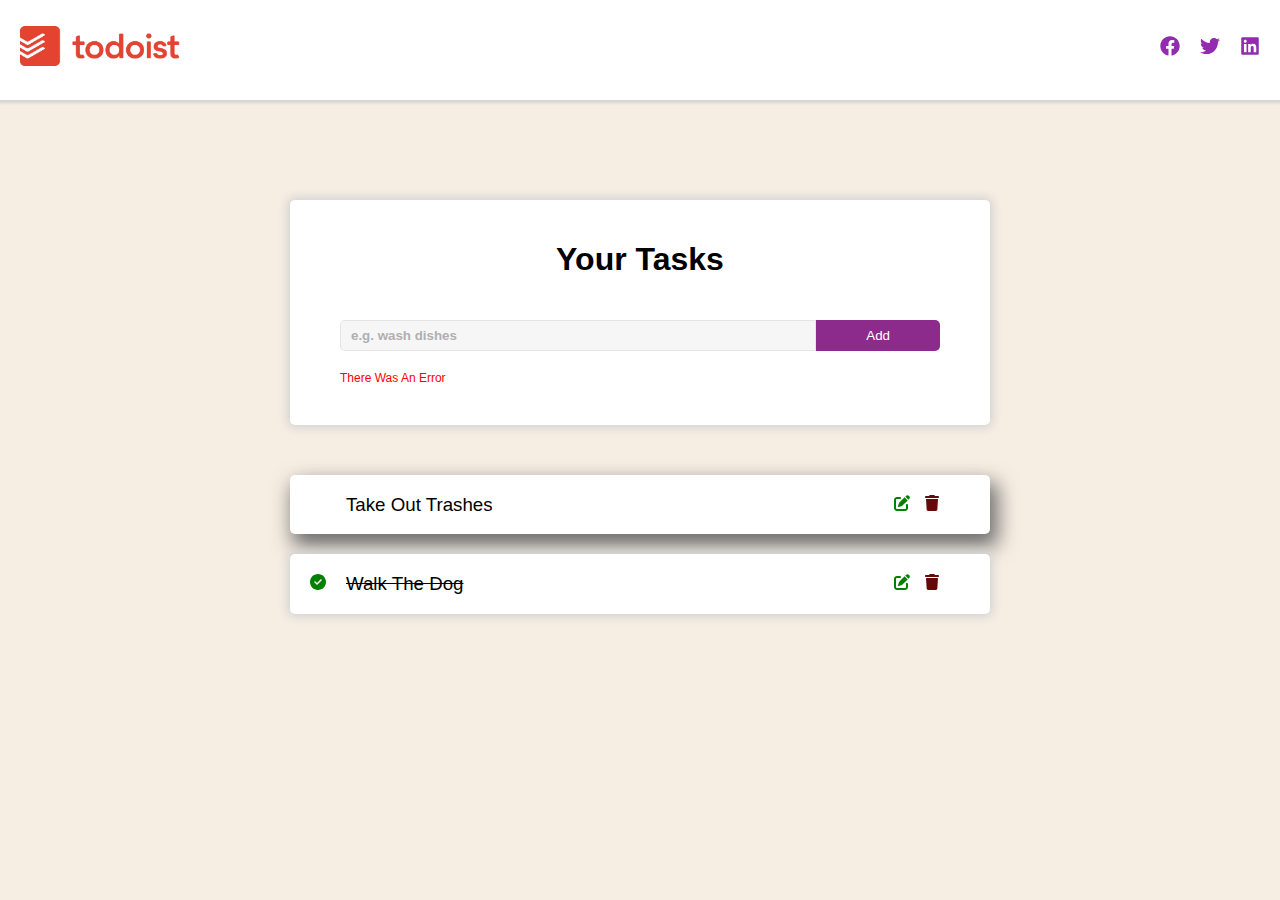
==== commit f92cbc7a: "commit" ====
--- a/index.html
+++ b/index.html
@@ -5,87 +5,68 @@
     <meta charset="UTF-8">
     <meta http-equiv="X-UA-Compatible" content="IE=edge">
     <meta name="viewport" content="width=device-width, initial-scale=1.0">
-    <title>Document</title>
-    <link rel="stylesheet" href="style.css">
+    <title>Your Tasks</title>
+    <link rel="stylesheet" href="index.css">
 </head>
 
 <body>
-    <main>
-        <article class="article">
-            <section class="section">
-                <div class="section__container container--one">
-                    <div class="section__container-content">
-                        <h3 class="section__container-date">2009-2011</h3>
-                        <h3 class="section__container-heading">Our Humble Belongings</h3>
-                        <p class="section__container-paragraph">Lorem ipsum dolor sit amet consectetur adipisicing elit.
-                            Ducimus, nobis earum inventore modi
-                            dolore, possimus quibusdam!
-                        </p>
+    <header class="header">
+        <div class="header__wrapper">
+            <nav class="header__navigation">
+                <a href="#" class="header__logo-link"><img src="assets\images\webp\todo.webp" alt="logo"
+                        class="header__logo-image"></a>
+                <ul class="header__list">
+                    <li><a href="#"><img class="header__social-logo" src="assets\images\jpg\facebook.svg"
+                                alt="facebook"></a></li>
+                    <li><a href="#"><img class="header__social-logo" src="assets\images\jpg\twitter.svg"
+                                alt="twitter"></a>
+                    </li>
+                    <li><a href="#"><img class="header__social-logo" src="assets\images\jpg\linkedin.svg"
+                        alt="linkedin"></a></li>
+                </ul>
+            </nav>
+        </div>
+    </header>
+    <main class="main">
+        <div class="main__wrapper">
+            <form class="form">
+                <h1 class="form__heading">Your Tasks</h1>
+                <div class="form__input-section">
+                    <input class="form__input input--task" type="text" name="task" id="task" placeholder="e.g. wash dishes">
+                    <input class="form__input-submit submit--add" type="submit" value="Add">
+                </div>
+                <span class="form__input-error">There Was An Error</span>
+            </form>
+            <div class="tasks">
+                <div class="task first--task">
+                    <div class="task__left">
+                        <a class="check--hidden"href="#"><img class="task__icon-button" src="assets\images\jpg\circle-check-solid.svg"
+                                alt="done-mark"></a>
+                        <h3 class="task__name">Take Out Trashes</h3>
                     </div>
-
-                    <div class="section__image-wrapper">
-                        <img src="assets\images\jpg\mobile.jpg" alt="sunflower" class="section__container-image">
+                    <div class="task__right">
+                        <a href="edit-task.html"><img class="task__icon-button" src="assets\images\jpg\pen-to-square-solid.svg"
+                                alt="edit"></a>
+                        <a href="#"><img class="task__icon-button" src="assets\images\jpg\trash-solid.svg" alt="delete"></a>
                     </div>
-
+    
                 </div>
-                <div class="section__container container--two">
-                    <div class="section__container-content">
-                        <h3 class="section__container-date">March 2011</h3>
-                        <h3 class="section__container-heading">An Agency Is Born</h3>
-                        <p class="section__container-paragraph">Lorem ipsum dolor sit amet consectetur adipisicing elit.
-                            Ducimus, nobis earum inventore modi
-                            dolore, possimus quibusdam!
-                        </p>
+                <div class="task">
+                    <div class="task__left">
+                        <a href="#"><img class="task__icon-button" src="assets\images\jpg\circle-check-solid.svg"
+                                alt="done-mark"></a>
+                        <h3 class="task__name task--done">Walk The Dog</h3>
                     </div>
-
-                    <div class="section__image-wrapper">
-                        <img src="assets\images\jpg\tree-736885__480.jpg" alt="sunflower" class="section__container-image">
-                    </div>
-
-                </div>
-                <div class="section__container container--three">
-                    <div class="section__container-content">
-                        <h3 class="section__container-date">December 2012</h3>
-                        <h3 class="section__container-heading">Transition To Full Service</h3>
-                        <p class="section__container-paragraph">Lorem ipsum dolor sit amet consectetur adipisicing elit.
-                            Ducimus, nobis earum inventore modi
-                            dolore, possimus quibusdam!
-                        </p>
-                    </div>
-
-                    <div class="section__image-wrapper">
-                        <img src="assets\images\jpg\0_rZecOAy_WVr16810.jfif" alt="sunflower" class="section__container-image">
-                    </div>
-
-                </div>
-                <div class="section__container container--four">
-                    <div class="section__container-content">
-                        <h3 class="section__container-date">July 2014</h3>
-                        <h3 class="section__container-heading">Phase Two Expansion</h3>
-                        <p class="section__container-paragraph">Lorem ipsum dolor sit amet consectetur adipisicing elit.
-                            Ducimus, nobis earum inventore modi
-                            dolore, possimus quibusdam!
-                        </p>
-                    </div>
-
-                    <div class="section__image-wrapper">
-                        <img src="assets\images\jpg\photo-1453728013993-6d66e9c9123a.jfif" alt="sunflower" class="section__container-image">
-                    </div>
-
-                </div>
-
-                <div class="section__image-wrapper last--image">
-                    <div class="section__last-image">
-                        <span class="section__last-image-text">
-                            Be Part Of Our Story
-                        </span>
+                    <div class="task__right">
+                        <a href="#"><img class="task__icon-button" src="assets\images\jpg\pen-to-square-solid.svg"
+                                alt="edit"></a>
+                        <a href="#"><img class="task__icon-button" src="assets\images\jpg\trash-solid.svg" alt="delete"></a>
                     </div>
                 </div>
+            </div>
+        </div>
 
-
-                </div>
-            </section>
-        </article>
+        </div>
     </main>
 </body>
 
--- a/index.css
+++ b/index.css
@@ -0,0 +1,179 @@
+* {
+  box-sizing: border-box;
+}
+
+html,
+body {
+  margin: 0;
+  height: 100vh;
+  font-family: sans-serif;
+}
+
+body {
+  display: grid;
+  grid-template-rows: 100px;
+}
+
+.header {
+  display: grid;
+  grid-template-columns: 20px 1fr 20px;
+  grid-template-areas: ". header-wrapper .";
+  padding-top: 20px;
+  box-shadow: 0 0 3px 3px lightgrey;
+  position: relative;
+  z-index: 1;
+}
+.header__wrapper {
+  grid-area: header-wrapper;
+}
+.header__navigation {
+  display: flex;
+  justify-content: space-between;
+  align-items: center;
+}
+.header__logo-image {
+  height: 40px;
+}
+.header__social-logo {
+  width: 20px;
+  height: 20px;
+}
+.header__list {
+  list-style: none;
+  display: flex;
+  gap: 20px;
+}
+
+.main {
+  background-color: rgb(247, 238, 227);
+  display: grid;
+  grid-template-columns: auto minmax(400px, 700px) auto;
+  grid-template-areas: ". main-wrapper .";
+}
+.main__wrapper {
+  grid-area: main-wrapper;
+  padding-top: 100px;
+  display: flex;
+  flex-direction: column;
+  gap: 50px;
+}
+.main__return-button {
+  text-decoration: none;
+  text-align: center;
+  background-color: rgb(35, 35, 35);
+  color: white;
+  padding: 10px 70px;
+  border-radius: 5px;
+  align-self: center;
+}
+
+.form {
+  background-color: white;
+  display: flex;
+  flex-direction: column;
+  gap: 20px;
+  padding: 20px 50px 40px 50px;
+  border-radius: 5px;
+  box-shadow: 0 0 10px 3px lightgrey;
+}
+.form__heading {
+  text-align: center;
+}
+.form__input-section {
+  display: flex;
+}
+.form__input-group {
+  display: grid;
+  grid-template-columns: 1fr 2fr;
+  row-gap: 10px;
+  align-items: center;
+}
+.form__input-id {
+  border: none;
+}
+.form__input {
+  outline: rgba(211, 211, 211, 0.381);
+  padding: 5px 10px;
+  border-radius: 5px 0 0 5px;
+  border: 1px solid rgba(211, 211, 211, 0.479);
+  background-color: rgba(219, 219, 219, 0.264);
+}
+.form__input::placeholder {
+  font-weight: bold;
+  color: rgb(177, 175, 175);
+}
+.form__input-submit {
+  color: white;
+  background-color: rgb(141, 43, 141);
+  border: none;
+}
+.form__input-error {
+  font-size: 12px;
+  color: red;
+}
+
+.input--task {
+  flex: 1;
+}
+
+.submit--add {
+  padding: 8px 50px;
+  border-radius: 0 5px 5px 0;
+}
+
+.submit--edit {
+  padding: 8px 0;
+  border-radius: 5px;
+  text-align: center;
+}
+
+.edit-task--error {
+  text-align: center;
+}
+
+.tasks {
+  display: flex;
+  flex-direction: column;
+  gap: 20px;
+}
+
+.task {
+  display: flex;
+  align-items: center;
+  justify-content: space-between;
+  padding: 0 50px 0 20px;
+  background-color: white;
+  border-radius: 5px;
+  box-shadow: 0 0 10px 3px lightgrey;
+}
+.task__name {
+  font-weight: lighter;
+}
+.task__left {
+  display: flex;
+  align-items: center;
+  gap: 20px;
+}
+.task__right {
+  display: flex;
+  align-items: center;
+  gap: 14px;
+}
+.task__icon-button {
+  width: 16px;
+  height: 16px;
+}
+
+.first--task {
+  box-shadow: 5px 10px 20px 3px rgb(112, 112, 112);
+}
+
+.check--hidden {
+  visibility: hidden;
+}
+
+.task--done {
+  text-decoration: line-through;
+}
+
+/*# sourceMappingURL=index.css.map */
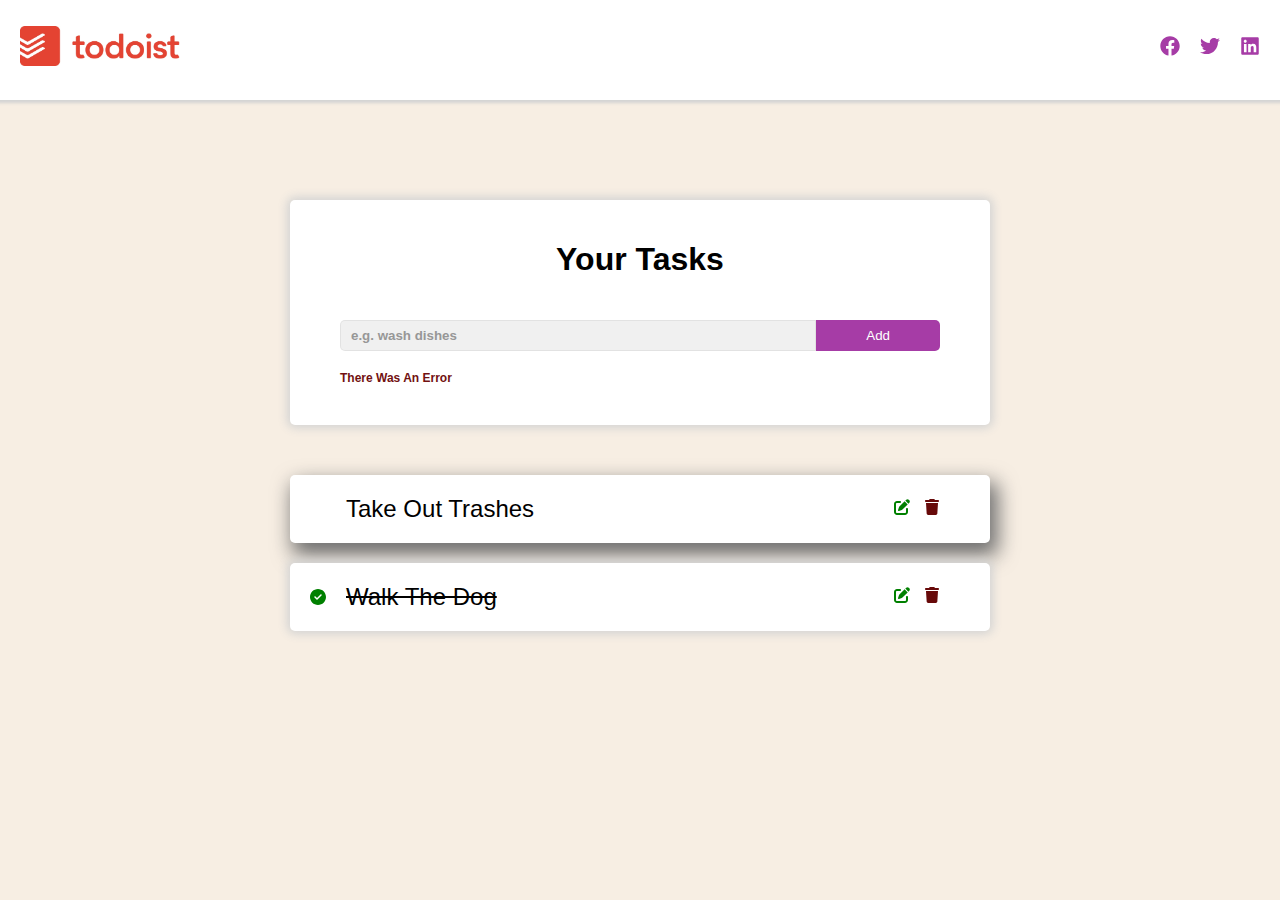
==== commit 4eea8ad3: "commit" ====
--- a/index.html
+++ b/index.html
@@ -4,6 +4,7 @@
 <head>
     <meta charset="UTF-8">
     <meta http-equiv="X-UA-Compatible" content="IE=edge">
+    <meta name="description" content="Add-task.">
     <meta name="viewport" content="width=device-width, initial-scale=1.0">
     <title>Your Tasks</title>
     <link rel="stylesheet" href="index.css">
@@ -13,7 +14,7 @@
     <header class="header">
         <div class="header__wrapper">
             <nav class="header__navigation">
-                <a href="#" class="header__logo-link"><img src="assets\images\webp\todo.webp" alt="logo"
+                <a href="#" class="header__logo-link"><img width="160px" height="40px" src="assets\images\webp\todo.webp" alt="logo"
                         class="header__logo-image"></a>
                 <ul class="header__list">
                     <li><a href="#"><img class="header__social-logo" src="assets\images\jpg\facebook.svg"
@@ -42,7 +43,7 @@
                     <div class="task__left">
                         <a class="check--hidden"href="#"><img class="task__icon-button" src="assets\images\jpg\circle-check-solid.svg"
                                 alt="done-mark"></a>
-                        <h3 class="task__name">Take Out Trashes</h3>
+                        <h2 class="task__name">Take Out Trashes</h2>
                     </div>
                     <div class="task__right">
                         <a href="edit-task.html"><img class="task__icon-button" src="assets\images\jpg\pen-to-square-solid.svg"
@@ -53,9 +54,9 @@
                 </div>
                 <div class="task">
                     <div class="task__left">
-                        <a href="#"><img class="task__icon-button" src="assets\images\jpg\circle-check-solid.svg"
-                                alt="done-mark"></a>
-                        <h3 class="task__name task--done">Walk The Dog</h3>
+                        <img class="task__icon-button" src="assets\images\jpg\circle-check-solid.svg"
+                                alt="done-mark">
+                        <h2 class="task__name task--done">Walk The Dog</h2>
                     </div>
                     <div class="task__right">
                         <a href="#"><img class="task__icon-button" src="assets\images\jpg\pen-to-square-solid.svg"
--- a/index.css
+++ b/index.css
@@ -31,9 +31,6 @@
   justify-content: space-between;
   align-items: center;
 }
-.header__logo-image {
-  height: 40px;
-}
 .header__social-logo {
   width: 20px;
   height: 20px;
@@ -47,7 +44,7 @@
 .main {
   background-color: rgb(247, 238, 227);
   display: grid;
-  grid-template-columns: auto minmax(400px, 700px) auto;
+  grid-template-columns: auto minmax(350px, 700px) auto;
   grid-template-areas: ". main-wrapper .";
 }
 .main__wrapper {
@@ -60,6 +57,7 @@
 .main__return-button {
   text-decoration: none;
   text-align: center;
+  box-shadow: 0 0 10px 3px lightgrey;
   background-color: rgb(35, 35, 35);
   color: white;
   padding: 10px 70px;
@@ -90,30 +88,36 @@
 }
 .form__input-id {
   border: none;
+  outline: none;
 }
 .form__input {
-  outline: rgba(211, 211, 211, 0.381);
+  outline: none;
   padding: 5px 10px;
-  border-radius: 5px 0 0 5px;
+  border-radius: 5px;
   border: 1px solid rgba(211, 211, 211, 0.479);
-  background-color: rgba(219, 219, 219, 0.264);
+  background-color: rgba(199, 197, 197, 0.264);
+}
+.form__input:focus {
+  border: 1px solid rgba(23, 157, 194, 0.549);
 }
 .form__input::placeholder {
   font-weight: bold;
-  color: rgb(177, 175, 175);
+  color: rgb(151, 151, 151);
 }
 .form__input-submit {
   color: white;
-  background-color: rgb(141, 43, 141);
+  background-color: rgb(166, 60, 166);
   border: none;
 }
 .form__input-error {
   font-size: 12px;
-  color: red;
+  font-weight: bolder;
+  color: rgb(114, 17, 17);
 }
 
 .input--task {
   flex: 1;
+  border-radius: 5px 0 0 5px;
 }
 
 .submit--add {
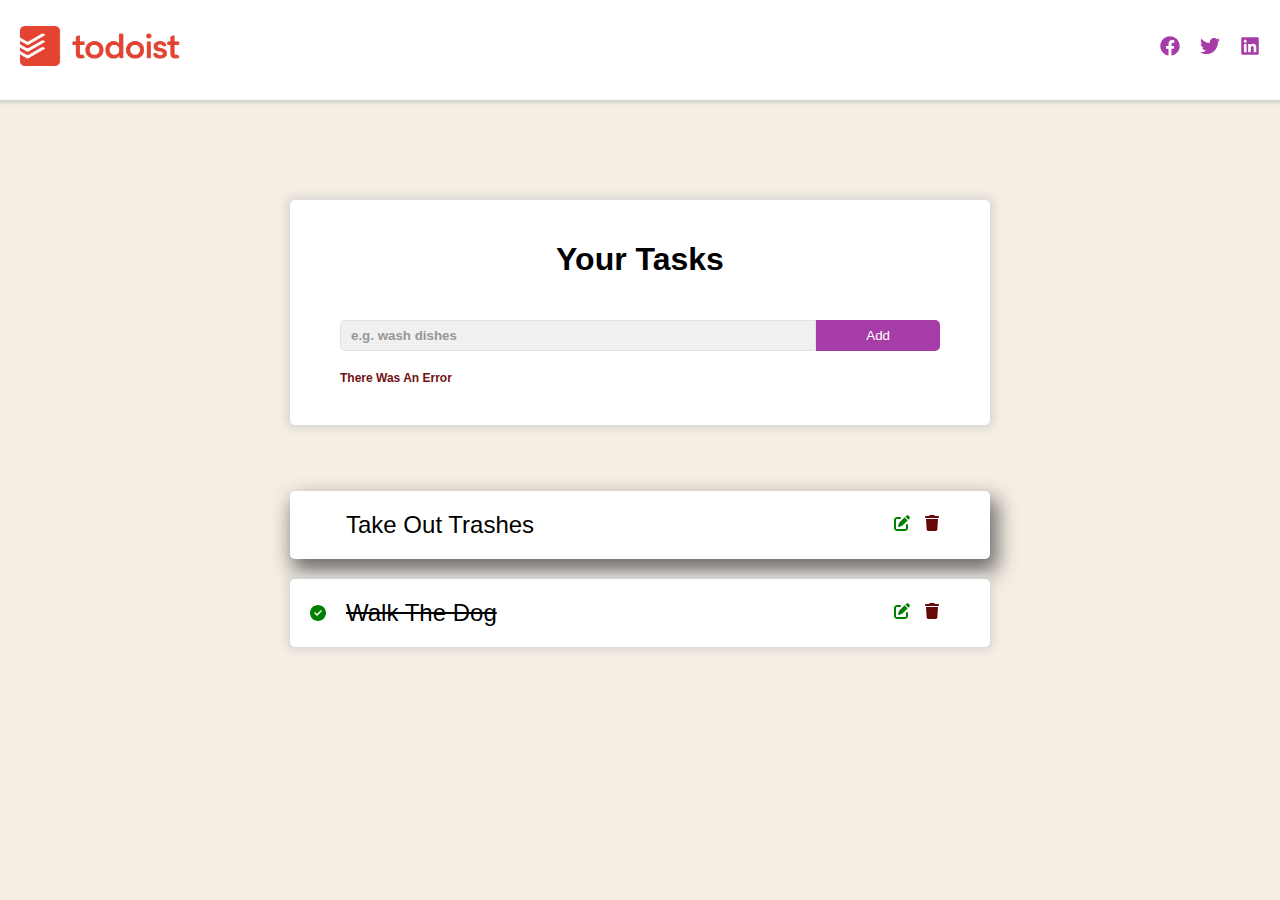
==== commit 4e0b1677: "commit" ====
--- a/index.html
+++ b/index.html
@@ -38,8 +38,8 @@
                 </div>
                 <span class="form__input-error">There Was An Error</span>
             </form>
-            <div class="tasks">
-                <div class="task first--task">
+            <ol class="tasks">
+                <li class="task first--task">
                     <div class="task__left">
                         <a class="check--hidden"href="#"><img class="task__icon-button" src="assets\images\jpg\circle-check-solid.svg"
                                 alt="done-mark"></a>
@@ -51,8 +51,8 @@
                         <a href="#"><img class="task__icon-button" src="assets\images\jpg\trash-solid.svg" alt="delete"></a>
                     </div>
     
-                </div>
-                <div class="task">
+                </li>
+                <li class="task">
                     <div class="task__left">
                         <img class="task__icon-button" src="assets\images\jpg\circle-check-solid.svg"
                                 alt="done-mark">
@@ -63,8 +63,8 @@
                                 alt="edit"></a>
                         <a href="#"><img class="task__icon-button" src="assets\images\jpg\trash-solid.svg" alt="delete"></a>
                     </div>
-                </div>
-            </div>
+                </li>
+            </ol>
         </div>
 
         </div>
--- a/index.css
+++ b/index.css
@@ -109,6 +109,9 @@
   background-color: rgb(166, 60, 166);
   border: none;
 }
+.form__input-submit:hover {
+  cursor: pointer;
+}
 .form__input-error {
   font-size: 12px;
   font-weight: bolder;
@@ -138,13 +141,13 @@
 .tasks {
   display: flex;
   flex-direction: column;
+  padding: 0;
   gap: 20px;
 }
 
 .task {
   display: flex;
   align-items: center;
-  justify-content: space-between;
   padding: 0 50px 0 20px;
   background-color: white;
   border-radius: 5px;
@@ -152,9 +155,12 @@
 }
 .task__name {
   font-weight: lighter;
+  overflow-wrap: break-word;
+  max-width: 200px;
 }
 .task__left {
   display: flex;
+  flex: 1;
   align-items: center;
   gap: 20px;
 }
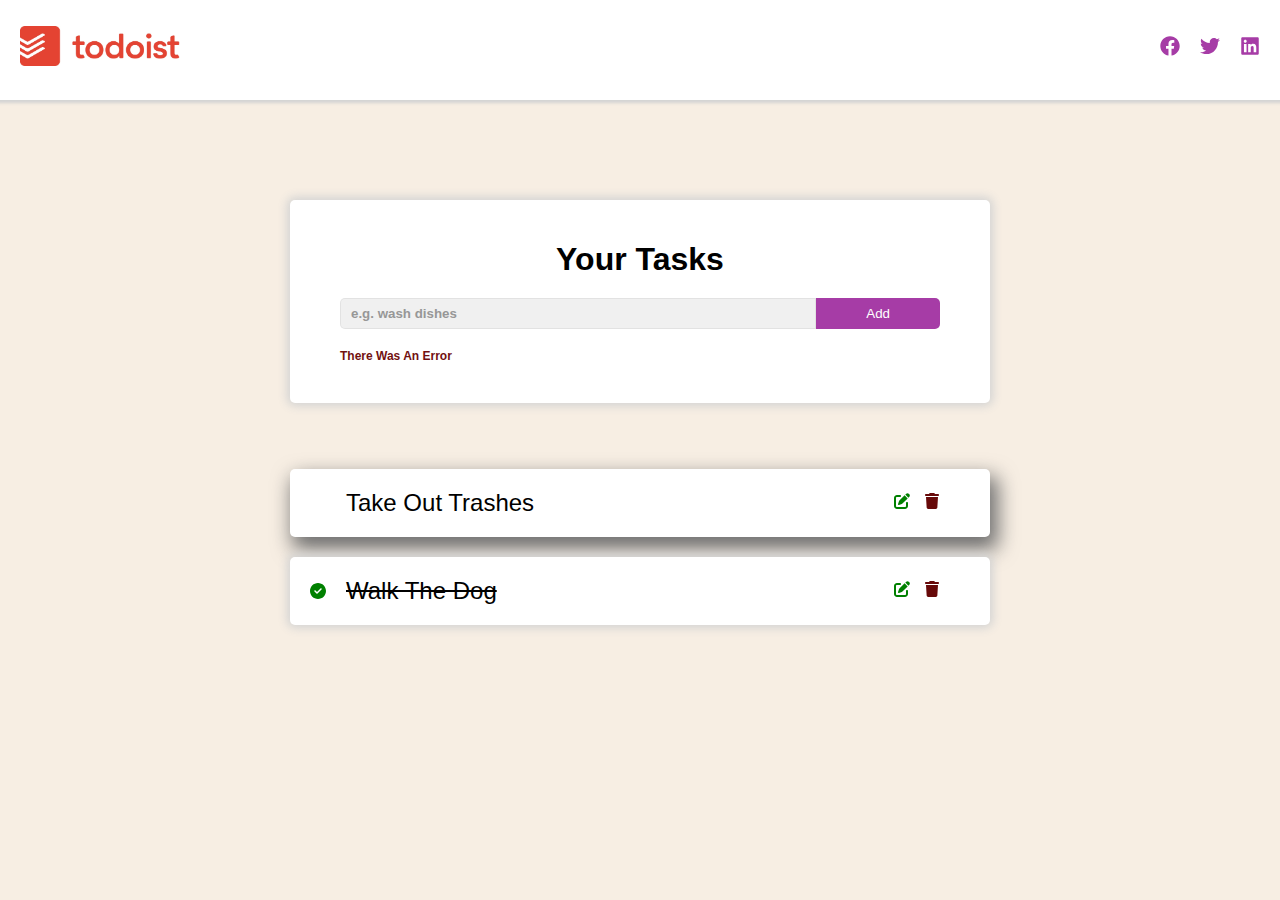
==== commit 89b11e59: "commit" ====
--- a/index.html
+++ b/index.html
@@ -31,7 +31,7 @@
     <main class="main">
         <div class="main__wrapper">
             <form class="form">
-                <h1 class="form__heading">Your Tasks</h1>
+                <h1 class="form__heading heading--your-tasks">Your Tasks</h1>
                 <div class="form__input-section">
                     <input class="form__input input--task" type="text" name="task" id="task" placeholder="e.g. wash dishes">
                     <input class="form__input-submit submit--add" type="submit" value="Add">
--- a/index.css
+++ b/index.css
@@ -118,6 +118,10 @@
   color: rgb(114, 17, 17);
 }
 
+.heading--your-tasks {
+  margin-bottom: 0;
+}
+
 .input--task {
   flex: 1;
   border-radius: 5px 0 0 5px;
